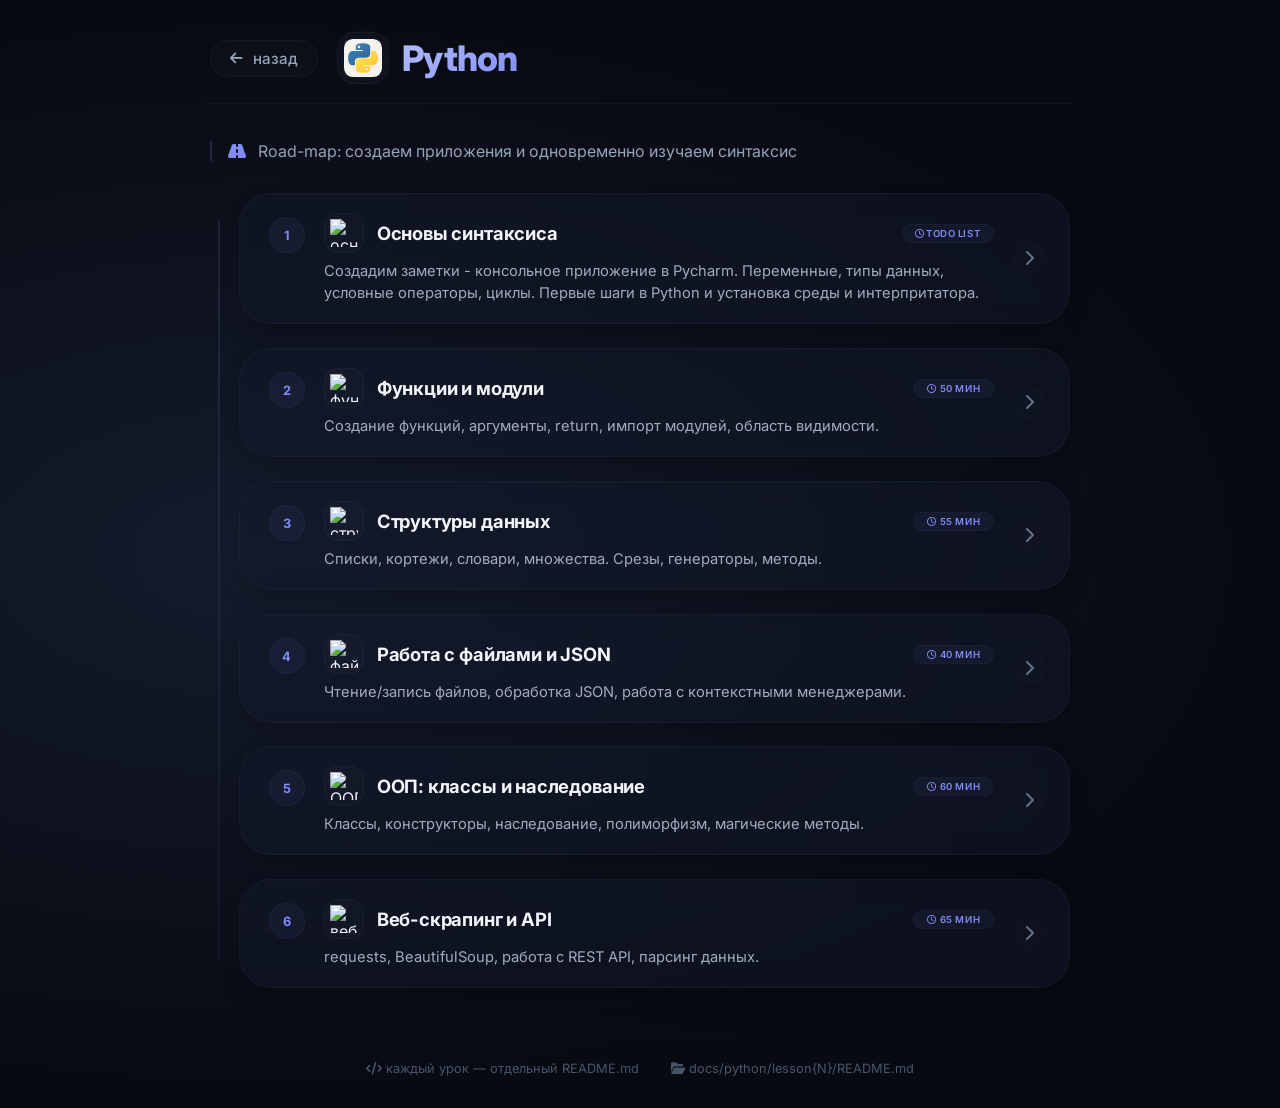
==== docs/pages/python.html @ 016bf645 "restuct_proj use repo from more lang learning" ====
<!DOCTYPE html>
<html lang="ru">
<head>
  <meta charset="UTF-8">
  <meta name="viewport" content="width=device-width, initial-scale=1.0">
  <title>Python — Road-map курса</title>
  <!-- Google Fonts + Inter -->
  <link rel="preconnect" href="https://fonts.googleapis.com">
  <link rel="preconnect" href="https://fonts.gstatic.com" crossorigin>
  <link href="https://fonts.googleapis.com/css2?family=Inter:opsz,wght@14..32,400;14..32,500;14..32,600;14..32,700;14..32,800&display=swap" rel="stylesheet">
  <!-- Font Awesome 6 (Free) -->
  <link rel="stylesheet" href="https://cdnjs.cloudflare.com/ajax/libs/font-awesome/6.0.0-beta3/css/all.min.css">
  <style>
    /* ===== RESET & BASE ===== */
    * {
      margin: 0;
      padding: 0;
      box-sizing: border-box;
    }

    body {
      font-family: 'Inter', -apple-system, BlinkMacSystemFont, sans-serif;
      background: #080a12;
      background-image: radial-gradient(ellipse at 20% 50%, #141b2b 0%, #080a12 70%);
      min-height: 100vh;
      padding: 2rem 1.5rem;
      color: #eef2f6;
    }

    .app {
      max-width: 860px;
      margin: 0 auto;
      animation: fadeUp 0.6s ease;
    }

    @keyframes fadeUp {
      0% { opacity: 0; transform: translateY(24px); }
      100% { opacity: 1; transform: translateY(0); }
    }

    /* ===== ХЕДЕР СТРАНИЦЫ ===== */
    .page-header {
      display: flex;
      align-items: center;
      gap: 1.2rem;
      margin-bottom: 2.8rem;
      padding-bottom: 1.2rem;
      border-bottom: 1px solid rgba(255,255,255,0.04);
      flex-wrap: wrap;
    }

    .back-link {
      display: inline-flex;
      align-items: center;
      gap: 0.6rem;
      color: #94a3b8;
      text-decoration: none;
      font-weight: 500;
      font-size: 0.95rem;
      padding: 0.5rem 1.2rem;
      border-radius: 60px;
      background: rgba(255,255,255,0.02);
      border: 1px solid rgba(255,255,255,0.03);
      transition: all 0.25s;
      font-family: 'Inter', sans-serif;
    }

    .back-link:hover {
      background: rgba(129, 140, 248, 0.06);
      color: #c7d2fe;
      border-color: rgba(129, 140, 248, 0.1);
      transform: translateX(-4px);
    }

    .back-link i {
      font-size: 0.9rem;
    }

    .page-title {
      display: flex;
      align-items: center;
      gap: 0.8rem;
      font-size: 2.2rem;
      font-weight: 800;
      letter-spacing: -0.02em;
      background: linear-gradient(135deg, #c7d2fe, #818cf8);
      -webkit-background-clip: text;
      background-clip: text;
      color: transparent;
    }

    .page-title .icon-wrap {
      width: 52px;
      height: 52px;
      display: flex;
      align-items: center;
      justify-content: center;
      background: rgba(255,255,255,0.02);
      border-radius: 18px;
      border: 1px solid rgba(255,255,255,0.04);
    }

    .page-title .icon-wrap img {
      width: 38px;
      height: 38px;
      object-fit: contain;
      filter: drop-shadow(0 0 8px rgba(129, 140, 248, 0.1));
    }

    .page-sub {
      color: #94a3b8;
      font-size: 1rem;
      margin-top: -0.5rem;
      margin-bottom: 2rem;
      padding-left: 0.5rem;
      border-left: 2px solid rgba(129, 140, 248, 0.2);
      padding-left: 1rem;
    }

    /* ===== ROAD-MAP (вертикальный столбец) ===== */
    .roadmap {
      display: flex;
      flex-direction: column;
      gap: 1.5rem;
      position: relative;
      padding-left: 1.8rem;
    }

    /* вертикальная линия */
    .roadmap::before {
      content: '';
      position: absolute;
      left: 8px;
      top: 28px;
      bottom: 28px;
      width: 2px;
      background: linear-gradient(to bottom, rgba(129, 140, 248, 0.15), rgba(129, 140, 248, 0.05));
      border-radius: 4px;
    }

    /* ===== КАРТОЧКА УРОКА ===== */
    .lesson-card {
      display: flex;
      align-items: stretch;
      gap: 1.2rem;
      background: rgba(18, 24, 42, 0.5);
      backdrop-filter: blur(12px);
      -webkit-backdrop-filter: blur(12px);
      border-radius: 2rem;
      padding: 1.2rem 1.5rem 1.2rem 1.8rem;
      border: 1px solid rgba(255, 255, 255, 0.03);
      box-shadow: 0 12px 30px -16px rgba(0, 0, 0, 0.6), inset 0 0 0 1px rgba(255, 255, 255, 0.01);
      transition: all 0.3s cubic-bezier(0.15, 0.75, 0.3, 1);
      text-decoration: none;
      color: inherit;
      position: relative;
      cursor: pointer;
      will-change: transform;
    }

    .lesson-card:hover {
      transform: translateX(8px) scale(1.01);
      background: rgba(24, 32, 56, 0.7);
      border-color: rgba(129, 140, 248, 0.15);
      box-shadow: 0 20px 40px -18px #000000cc, 0 0 0 1px rgba(129, 140, 248, 0.06);
    }

    /* номер / маркер на линии */
    .lesson-marker {
      flex-shrink: 0;
      width: 36px;
      height: 36px;
      display: flex;
      align-items: center;
      justify-content: center;
      border-radius: 40px;
      background: rgba(129, 140, 248, 0.06);
      border: 1px solid rgba(129, 140, 248, 0.06);
      color: #818cf8;
      font-size: 0.8rem;
      font-weight: 700;
      transition: 0.3s;
      margin-top: 4px;
    }

    .lesson-card:hover .lesson-marker {
      background: rgba(129, 140, 248, 0.12);
      border-color: rgba(129, 140, 248, 0.15);
      box-shadow: 0 0 20px -6px rgba(129, 140, 248, 0.1);
    }

    .lesson-marker i {
      font-size: 1rem;
    }

    /* контент карточки */
    .lesson-body {
      flex: 1;
      display: flex;
      flex-direction: column;
      gap: 0.3rem;
      min-width: 0;
    }

    .lesson-top {
      display: flex;
      align-items: center;
      gap: 0.8rem;
      flex-wrap: wrap;
    }

    .lesson-icon {
      width: 40px;
      height: 40px;
      display: flex;
      align-items: center;
      justify-content: center;
      border-radius: 14px;
      background: rgba(255,255,255,0.02);
      border: 1px solid rgba(255,255,255,0.03);
      flex-shrink: 0;
      overflow: hidden;
    }

    .lesson-icon img {
      width: 28px;
      height: 28px;
      object-fit: contain;
      filter: drop-shadow(0 0 4px rgba(129, 140, 248, 0.05));
    }

    .lesson-title {
      font-size: 1.15rem;
      font-weight: 700;
      color: #f1f5f9;
      letter-spacing: -0.01em;
    }

    .lesson-badge {
      font-size: 0.6rem;
      font-weight: 600;
      text-transform: uppercase;
      letter-spacing: 0.06em;
      padding: 0.2rem 0.8rem;
      border-radius: 40px;
      background: rgba(129, 140, 248, 0.06);
      color: #818cf8;
      border: 1px solid rgba(129, 140, 248, 0.04);
      margin-left: auto;
      white-space: nowrap;
    }

    .lesson-description {
      font-size: 0.92rem;
      color: #b9c7da;
      line-height: 1.5;
      opacity: 0.85;
      margin-top: 0.1rem;
    }

    /* стрелка вправо */
    .lesson-arrow {
      flex-shrink: 0;
      width: 32px;
      height: 32px;
      display: flex;
      align-items: center;
      justify-content: center;
      border-radius: 40px;
      background: rgba(255,255,255,0.01);
      color: #64748b;
      transition: 0.3s;
      border: 1px solid rgba(255,255,255,0.01);
      align-self: center;
    }

    .lesson-card:hover .lesson-arrow {
      background: rgba(129, 140, 248, 0.06);
      color: #c7d2fe;
      transform: translateX(4px);
    }

    /* ===== АДАПТИВ ===== */
    @media (max-width: 640px) {
      .page-title {
        font-size: 1.7rem;
      }
      .page-title .icon-wrap {
        width: 44px;
        height: 44px;
      }
      .page-title .icon-wrap img {
        width: 32px;
        height: 32px;
      }
      .roadmap {
        padding-left: 0.8rem;
        gap: 1.2rem;
      }
      .roadmap::before {
        left: 4px;
      }
      .lesson-card {
        padding: 1rem 1rem 1rem 1.2rem;
        border-radius: 1.6rem;
        gap: 0.8rem;
      }
      .lesson-marker {
        width: 30px;
        height: 30px;
        font-size: 0.7rem;
        margin-top: 2px;
      }
      .lesson-title {
        font-size: 1rem;
      }
      .lesson-badge {
        font-size: 0.5rem;
        padding: 0.1rem 0.6rem;
      }
      .lesson-description {
        font-size: 0.85rem;
      }
      .lesson-icon {
        width: 34px;
        height: 34px;
      }
      .lesson-icon img {
        width: 24px;
        height: 24px;
      }
      .lesson-arrow {
        width: 28px;
        height: 28px;
        font-size: 0.8rem;
      }
      .back-link {
        font-size: 0.8rem;
        padding: 0.4rem 1rem;
      }
    }

    @media (max-width: 400px) {
      .lesson-top {
        gap: 0.4rem;
      }
      .lesson-badge {
        margin-left: 0;
        width: 100%;
        text-align: left;
      }
      .lesson-card {
        flex-wrap: wrap;
      }
      .lesson-arrow {
        margin-left: auto;
      }
    }
  </style>
</head>
<body>
<div class="app">

  <!-- ===== ХЕДЕР СТРАНИЦЫ ===== -->
  <header class="page-header">
    <a href="../../index.html" class="back-link">
      <i class="fas fa-arrow-left"></i> назад
    </a>
    <div class="page-title">
      <span class="icon-wrap">
        <img src="../images/icons_lang/Python-Light.svg" alt="Python" loading="lazy">
      </span>
      Python
    </div>
  </header>

  <div class="page-sub">
    <i class="fas fa-road" style="color: #818cf8; margin-right: 8px;"></i>
    Road-map: создаем приложения и одновременно изучаем синтаксис
  </div>

  <!-- ===== ROAD-MAP (вертикальный список) ===== -->
  <div class="roadmap">

    <!-- Урок 1 -->
    <a href="../../python/lesson-1/README.md" class="lesson-card" target="_blank">
      <div class="lesson-marker">1</div>
      <div class="lesson-body">
        <div class="lesson-top">
          <span class="lesson-icon">
            <img src="../images/icons_less/python_1.svg" alt="основы" loading="lazy">
          </span>
          <span class="lesson-title">Основы синтаксиса</span>
          <span class="lesson-badge"><i class="far fa-clock"></i>ToDo List</span>
        </div>
        <div class="lesson-description">
          Создадим заметки - консольное приложение в Pycharm.
          Переменные, типы данных, условные операторы, циклы. 
          Первые шаги в Python и установка среды и интерпритатора.
        </div>
      </div>
      <div class="lesson-arrow"><i class="fas fa-chevron-right"></i></div>
    </a>

    <!-- Урок 2 -->
    <a href="../docs/python/lesson2/README.md" class="lesson-card" target="_blank">
      <div class="lesson-marker">2</div>
      <div class="lesson-body">
        <div class="lesson-top">
          <span class="lesson-icon">
            <img src="../docs/images/icons_lang/python.svg" alt="функции" loading="lazy">
          </span>
          <span class="lesson-title">Функции и модули</span>
          <span class="lesson-badge"><i class="far fa-clock"></i> 50 мин</span>
        </div>
        <div class="lesson-description">
          Создание функций, аргументы, return, импорт модулей, область видимости.
        </div>
      </div>
      <div class="lesson-arrow"><i class="fas fa-chevron-right"></i></div>
    </a>

    <!-- Урок 3 -->
    <a href="../docs/python/lesson3/README.md" class="lesson-card" target="_blank">
      <div class="lesson-marker">3</div>
      <div class="lesson-body">
        <div class="lesson-top">
          <span class="lesson-icon">
            <img src="../docs/images/icons_lang/python.svg" alt="структуры данных" loading="lazy">
          </span>
          <span class="lesson-title">Структуры данных</span>
          <span class="lesson-badge"><i class="far fa-clock"></i> 55 мин</span>
        </div>
        <div class="lesson-description">
          Списки, кортежи, словари, множества. Срезы, генераторы, методы.
        </div>
      </div>
      <div class="lesson-arrow"><i class="fas fa-chevron-right"></i></div>
    </a>

    <!-- Урок 4 -->
    <a href="../docs/python/lesson4/README.md" class="lesson-card" target="_blank">
      <div class="lesson-marker">4</div>
      <div class="lesson-body">
        <div class="lesson-top">
          <span class="lesson-icon">
            <img src="../docs/images/icons_lang/python.svg" alt="файлы" loading="lazy">
          </span>
          <span class="lesson-title">Работа с файлами и JSON</span>
          <span class="lesson-badge"><i class="far fa-clock"></i> 40 мин</span>
        </div>
        <div class="lesson-description">
          Чтение/запись файлов, обработка JSON, работа с контекстными менеджерами.
        </div>
      </div>
      <div class="lesson-arrow"><i class="fas fa-chevron-right"></i></div>
    </a>

    <!-- Урок 5 -->
    <a href="../docs/python/lesson5/README.md" class="lesson-card" target="_blank">
      <div class="lesson-marker">5</div>
      <div class="lesson-body">
        <div class="lesson-top">
          <span class="lesson-icon">
            <img src="../docs/images/icons_lang/python.svg" alt="ООП" loading="lazy">
          </span>
          <span class="lesson-title">ООП: классы и наследование</span>
          <span class="lesson-badge"><i class="far fa-clock"></i> 60 мин</span>
        </div>
        <div class="lesson-description">
          Классы, конструкторы, наследование, полиморфизм, магические методы.
        </div>
      </div>
      <div class="lesson-arrow"><i class="fas fa-chevron-right"></i></div>
    </a>

    <!-- Урок 6 -->
    <a href="../docs/python/lesson6/README.md" class="lesson-card" target="_blank">
      <div class="lesson-marker">6</div>
      <div class="lesson-body">
        <div class="lesson-top">
          <span class="lesson-icon">
            <img src="../docs/images/icons_lang/python.svg" alt="веб" loading="lazy">
          </span>
          <span class="lesson-title">Веб-скрапинг и API</span>
          <span class="lesson-badge"><i class="far fa-clock"></i> 65 мин</span>
        </div>
        <div class="lesson-description">
          requests, BeautifulSoup, работа с REST API, парсинг данных.
        </div>
      </div>
      <div class="lesson-arrow"><i class="fas fa-chevron-right"></i></div>
    </a>

  </div>

  <!-- ===== ФУТЕР (доп. инфо) ===== -->
  <div style="margin-top: 3rem; padding-top: 1.5rem; border-top: 1px solid rgba(255,255,255,0.02); text-align: center; color: #475569; font-size: 0.8rem; display: flex; justify-content: center; gap: 2rem; flex-wrap: wrap;">
    <span><i class="fas fa-code"></i> каждый урок — отдельный README.md</span>
    <span><i class="fas fa-folder-open"></i> docs/python/lesson{N}/README.md</span>
  </div>

</div>

<!-- ===== СКРИПТ ДЛЯ ЭФФЕКТА ПРИ НАВЕДЕНИИ ===== -->
<script>
  (function() {
    // добавляем небольшой эффект "магнит" для карточек (опционально)
    const cards = document.querySelectorAll('.lesson-card');
    cards.forEach(card => {
      card.addEventListener('mouseenter', function() {
        // лёгкая вибрация (просто для удовольствия)
      });
    });
    console.log('🐍 Python road-map загружен');
    console.log('📁 Уроки: docs/python/lesson{N}/README.md');
  })();
</script>
</body>
</html>
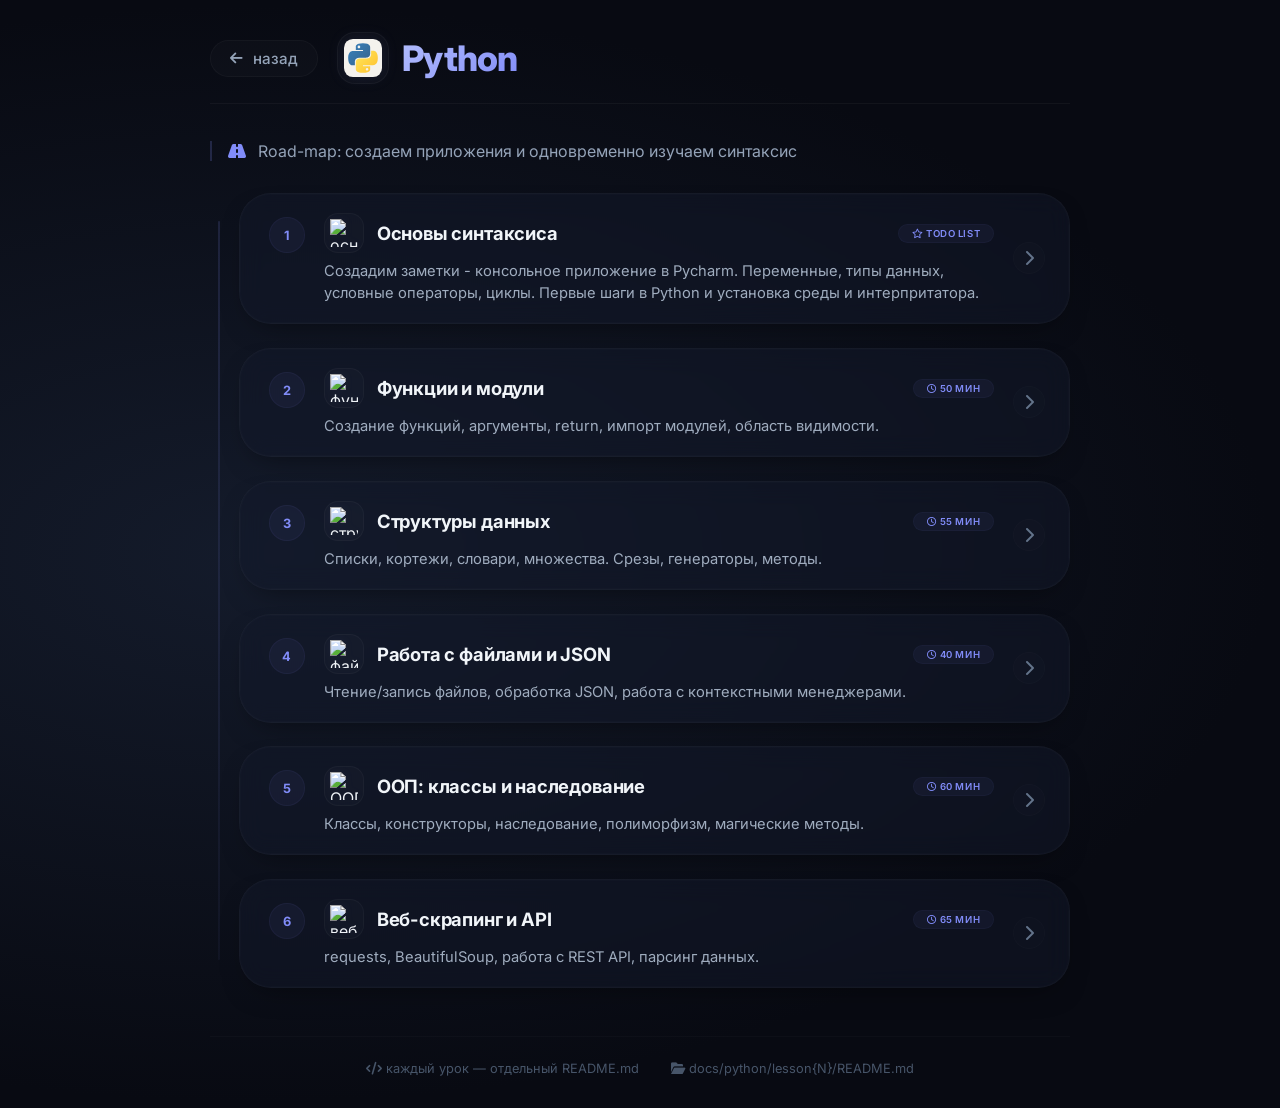
==== commit 162fd62b: "update_start_version0.0.1 upload files / update docs" ====
--- a/docs/pages/python.html
+++ b/docs/pages/python.html
@@ -388,10 +388,10 @@
       <div class="lesson-body">
         <div class="lesson-top">
           <span class="lesson-icon">
-            <img src="../images/icons_less/python_1.svg" alt="основы" loading="lazy">
+            <img src="https://github.com/Gabryelf/Atlas-Assets/raw/main/icons/svg/todo_list.svg" alt="основы" loading="lazy">
           </span>
           <span class="lesson-title">Основы синтаксиса</span>
-          <span class="lesson-badge"><i class="far fa-clock"></i>ToDo List</span>
+          <span class="lesson-badge"><i class="far fa-star"></i> ToDo List</span>
         </div>
         <div class="lesson-description">
           Создадим заметки - консольное приложение в Pycharm.
@@ -408,7 +408,7 @@
       <div class="lesson-body">
         <div class="lesson-top">
           <span class="lesson-icon">
-            <img src="../docs/images/icons_lang/python.svg" alt="функции" loading="lazy">
+            <img src="https://github.com/Gabryelf/Atlas-Assets/raw/main/icons/svg/automatic.svg" alt="функции" loading="lazy">
           </span>
           <span class="lesson-title">Функции и модули</span>
           <span class="lesson-badge"><i class="far fa-clock"></i> 50 мин</span>
@@ -426,7 +426,7 @@
       <div class="lesson-body">
         <div class="lesson-top">
           <span class="lesson-icon">
-            <img src="../docs/images/icons_lang/python.svg" alt="структуры данных" loading="lazy">
+            <img src="https://github.com/Gabryelf/Atlas-Assets/raw/main/icons/svg/database.svg" alt="структуры данных" loading="lazy">
           </span>
           <span class="lesson-title">Структуры данных</span>
           <span class="lesson-badge"><i class="far fa-clock"></i> 55 мин</span>
@@ -444,7 +444,7 @@
       <div class="lesson-body">
         <div class="lesson-top">
           <span class="lesson-icon">
-            <img src="../docs/images/icons_lang/python.svg" alt="файлы" loading="lazy">
+            <img src="https://github.com/Gabryelf/Atlas-Assets/raw/main/icons/svg/file.svg" alt="файлы" loading="lazy">
           </span>
           <span class="lesson-title">Работа с файлами и JSON</span>
           <span class="lesson-badge"><i class="far fa-clock"></i> 40 мин</span>
@@ -462,7 +462,7 @@
       <div class="lesson-body">
         <div class="lesson-top">
           <span class="lesson-icon">
-            <img src="../docs/images/icons_lang/python.svg" alt="ООП" loading="lazy">
+            <img src="https://github.com/Gabryelf/Atlas-Assets/raw/main/icons/svg/library.svg" alt="ООП" loading="lazy">
           </span>
           <span class="lesson-title">ООП: классы и наследование</span>
           <span class="lesson-badge"><i class="far fa-clock"></i> 60 мин</span>
@@ -480,7 +480,7 @@
       <div class="lesson-body">
         <div class="lesson-top">
           <span class="lesson-icon">
-            <img src="../docs/images/icons_lang/python.svg" alt="веб" loading="lazy">
+            <img src="https://github.com/Gabryelf/Atlas-Assets/raw/main/icons/svg/start.svg" alt="веб" loading="lazy">
           </span>
           <span class="lesson-title">Веб-скрапинг и API</span>
           <span class="lesson-badge"><i class="far fa-clock"></i> 65 мин</span>
